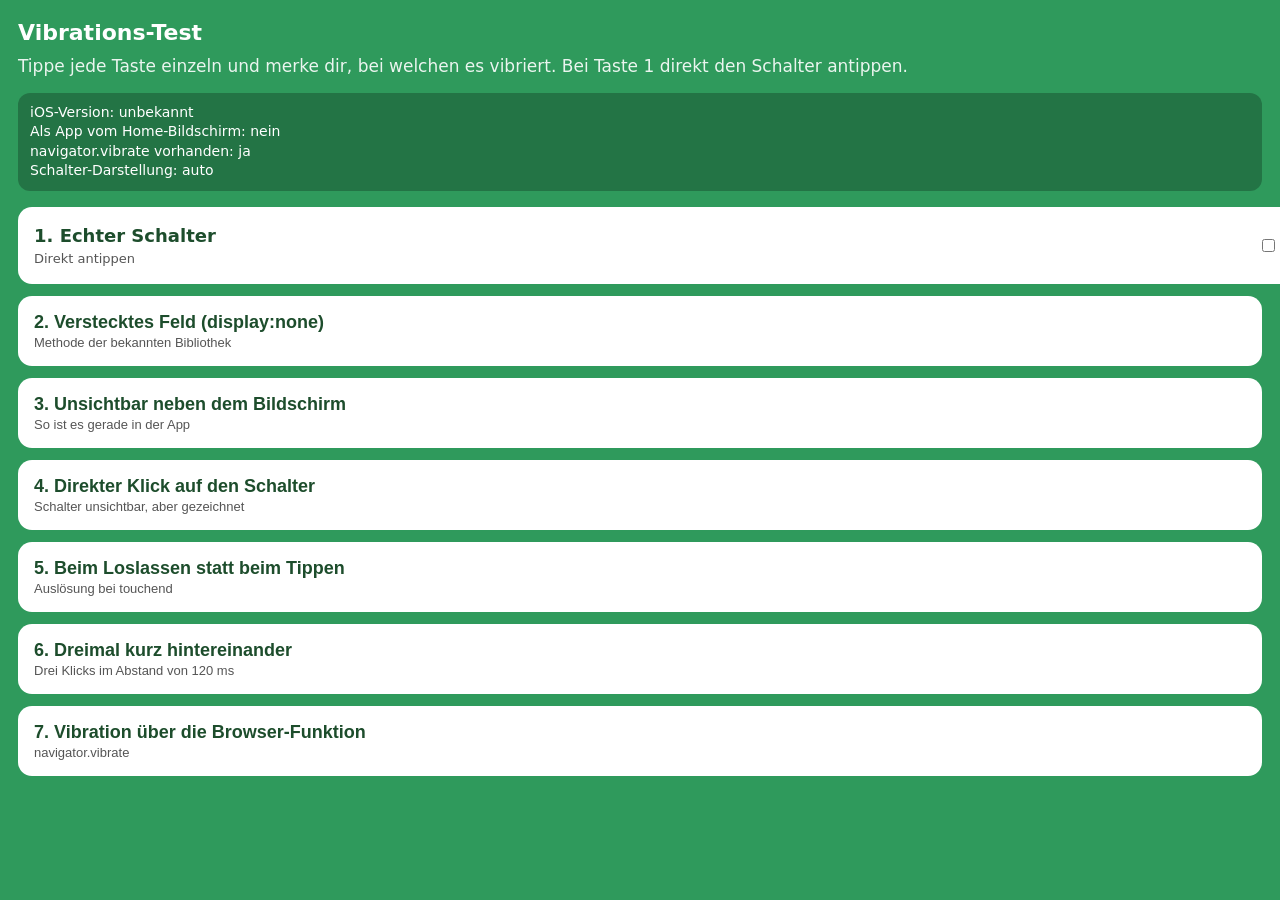
==== haptik-test.html @ f86be205 "Statistik ohne Ø nach Ausgang, Vibrations-Testseite Co-Authored-By: Claude Sonnet 5.5 <noreply@anthr" ====
<!doctype html>
<html lang="de"><head><meta charset="utf-8"><meta name="viewport" content="width=device-width,initial-scale=1">
<title>Vibrations-Test</title>
<style>
  body { font: 17px/1.4 -apple-system, system-ui, sans-serif; margin: 0; padding: 18px; background: #2f9a5c; color: #fff; }
  h1 { font-size: 22px; margin: 0 0 6px; } p { margin: 6px 0 14px; opacity: .9; }
  button, .sw { display: block; width: 100%; margin: 0 0 12px; padding: 16px; border: 0; border-radius: 14px; background: #fff; color: #1d4d2c; font-size: 18px; font-weight: 700; text-align: left; }
  button small, .sw small { display: block; font-weight: 400; font-size: 13px; color: #555; margin-top: 2px; }
  .sw { display: flex; align-items: center; justify-content: space-between; }
  #info { background: rgba(0,0,0,.25); border-radius: 12px; padding: 10px 12px; font-size: 14px; margin-bottom: 16px; white-space: pre-line; }
  #log { font-size: 14px; opacity: .9; }
</style></head><body>
<h1>Vibrations-Test</h1>
<p>Tippe jede Taste einzeln und merke dir, bei welchen es vibriert. Bei Taste 1 direkt den Schalter antippen.</p>
<div id="info"></div>

<label class="sw"><span>1. Echter Schalter<small>Direkt antippen</small></span><input type="checkbox" switch id="real"></label>
<button id="b2">2. Verstecktes Feld (display:none)<small>Methode der bekannten Bibliothek</small></button>
<button id="b3">3. Unsichtbar neben dem Bildschirm<small>So ist es gerade in der App</small></button>
<button id="b4">4. Direkter Klick auf den Schalter<small>Schalter unsichtbar, aber gezeichnet</small></button>
<button id="b5">5. Beim Loslassen statt beim Tippen<small>Auslösung bei touchend</small></button>
<button id="b6">6. Dreimal kurz hintereinander<small>Drei Klicks im Abstand von 120 ms</small></button>
<button id="b7">7. Vibration über die Browser-Funktion<small>navigator.vibrate</small></button>
<div id="log"></div>

<script>
  const info = document.getElementById('info');
  const ua = navigator.userAgent;
  const m = ua.match(/OS (\d+)[_.](\d+)/);
  info.textContent = 'iOS-Version: ' + (m ? m[1] + '.' + m[2] : 'unbekannt') + '\nAls App vom Home-Bildschirm: ' + (navigator.standalone ? 'ja' : 'nein') +
    '\nnavigator.vibrate vorhanden: ' + (typeof navigator.vibrate === 'function' ? 'ja' : 'nein') + '\nSchalter-Darstellung: ' + (getComputedStyle(document.getElementById('real')).appearance || '?');
  const log = (t) => { document.getElementById('log').textContent = 'Zuletzt: ' + t; };
  function mk(style, id) {
    const label = document.createElement('label'); label.setAttribute('aria-hidden', 'true'); label.style.cssText = style;
    const input = document.createElement('input'); input.type = 'checkbox'; input.setAttribute('switch', ''); if (id) input.id = id;
    label.appendChild(input); document.head.appendChild(label); return { label, input };
  }
  const L2 = mk('display:none'), L3 = mk('position:fixed;left:-60px;top:0;width:44px;height:30px;opacity:.01;pointer-events:none;'), L4 = mk('position:fixed;left:-60px;top:40px;width:44px;height:30px;opacity:.01;pointer-events:none;');
  const L5 = mk('position:fixed;left:-60px;top:80px;width:44px;height:30px;opacity:.01;pointer-events:none;');
  document.getElementById('b2').onclick = () => { L2.label.click(); log('Taste 2'); };
  document.getElementById('b3').onclick = () => { L3.label.click(); log('Taste 3'); };
  document.getElementById('b4').onclick = () => { L4.input.click(); log('Taste 4'); };
  document.getElementById('b5').addEventListener('touchend', () => { L5.label.click(); log('Taste 5 (touchend)'); });
  document.getElementById('b6').onclick = () => { L3.label.click(); setTimeout(() => L3.label.click(), 120); setTimeout(() => L3.label.click(), 240); log('Taste 6'); };
  document.getElementById('b7').onclick = () => { if (navigator.vibrate) { navigator.vibrate(60); log('Taste 7'); } else log('Taste 7: nicht vorhanden'); };
</script></body></html>
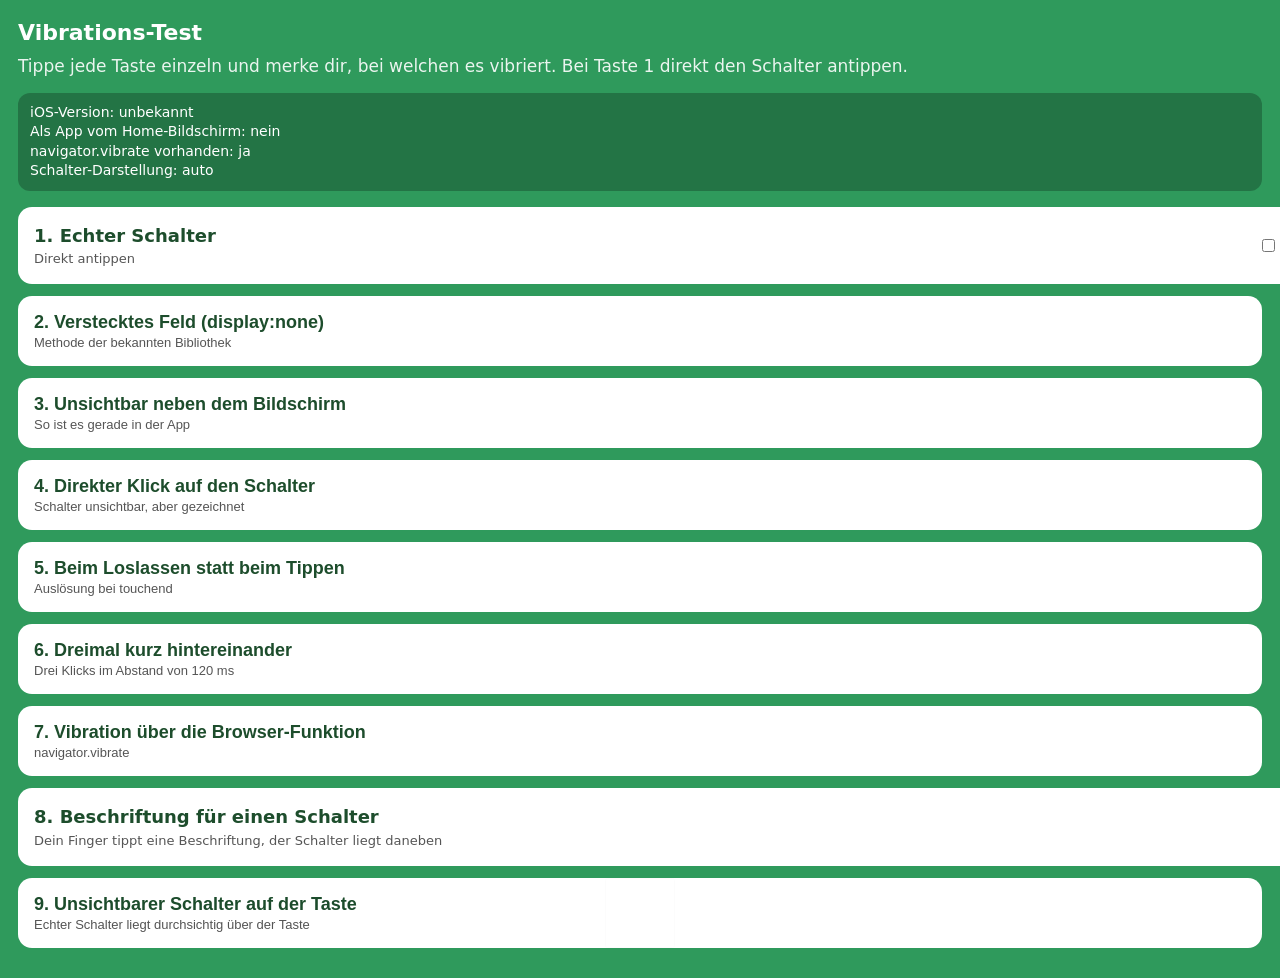
==== commit 18abb8e2: "Vibrations-Testseite: zwei weitere Varianten Co-Authored-By: Claude Sonnet 5.5 <noreply@anthropic.co" ====
--- a/haptik-test.html
+++ b/haptik-test.html
@@ -21,6 +21,9 @@
 <button id="b5">5. Beim Loslassen statt beim Tippen<small>Auslösung bei touchend</small></button>
 <button id="b6">6. Dreimal kurz hintereinander<small>Drei Klicks im Abstand von 120 ms</small></button>
 <button id="b7">7. Vibration über die Browser-Funktion<small>navigator.vibrate</small></button>
+<label class="sw" for="sw8" id="b8"><span>8. Beschriftung für einen Schalter<small>Dein Finger tippt eine Beschriftung, der Schalter liegt daneben</small></span></label>
+<input type="checkbox" switch id="sw8" style="position:fixed;left:-60px;top:120px;opacity:.01;width:44px;height:30px">
+<button id="b9" style="position:relative;overflow:hidden">9. Unsichtbarer Schalter auf der Taste<small>Echter Schalter liegt durchsichtig über der Taste</small><input type="checkbox" switch id="sw9" style="position:absolute;inset:0;width:100%;height:100%;opacity:.02;margin:0"></button>
 <div id="log"></div>
 
 <script>
@@ -42,5 +45,7 @@
   document.getElementById('b4').onclick = () => { L4.input.click(); log('Taste 4'); };
   document.getElementById('b5').addEventListener('touchend', () => { L5.label.click(); log('Taste 5 (touchend)'); });
   document.getElementById('b6').onclick = () => { L3.label.click(); setTimeout(() => L3.label.click(), 120); setTimeout(() => L3.label.click(), 240); log('Taste 6'); };
+  document.getElementById('sw8').onchange = () => log('Taste 8');
+  document.getElementById('sw9').onchange = () => log('Taste 9');
   document.getElementById('b7').onclick = () => { if (navigator.vibrate) { navigator.vibrate(60); log('Taste 7'); } else log('Taste 7: nicht vorhanden'); };
 </script></body></html>
